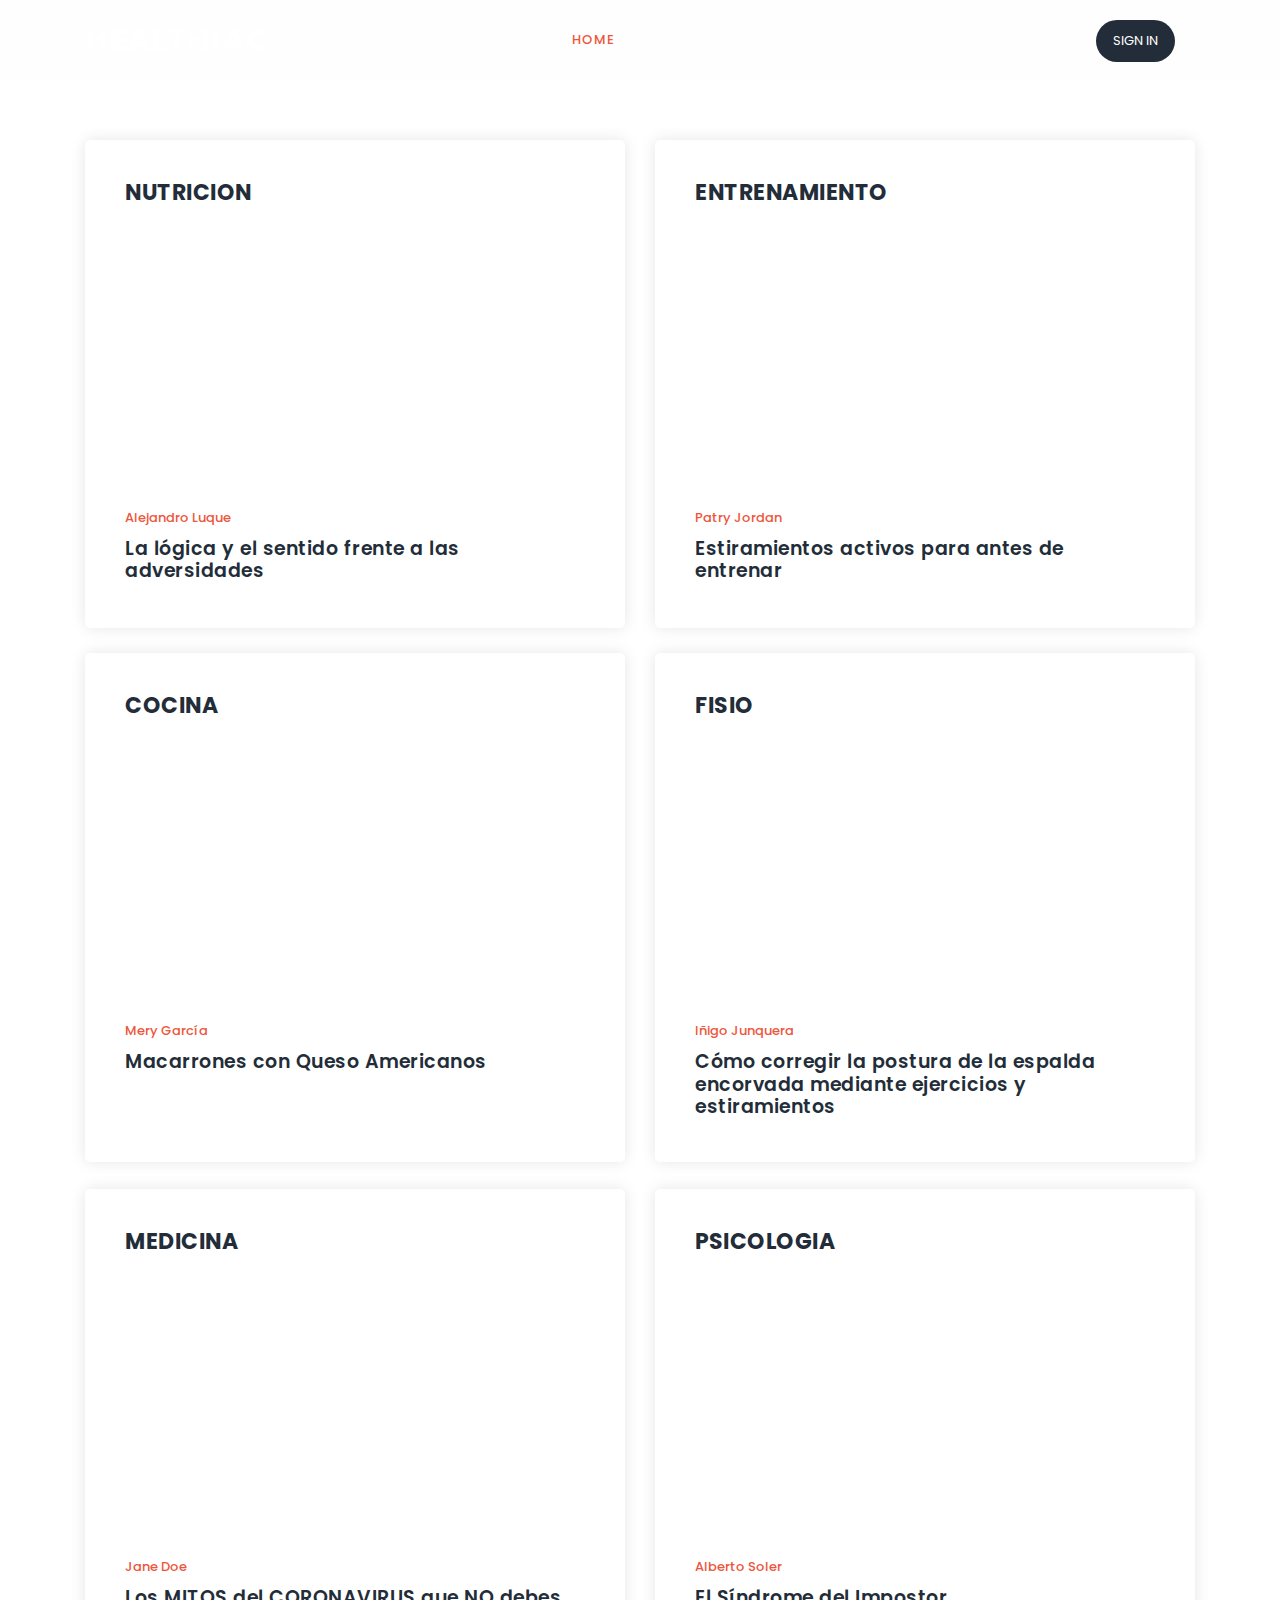
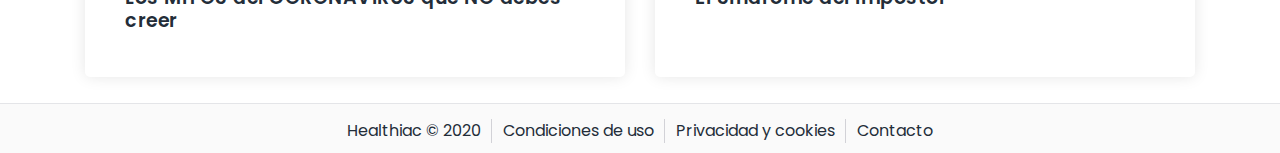
==== sesion.html @ 6200bb39 "Initial commit" ====
<!DOCTYPE html>
<html lang="es">

  <head>

    <meta charset="utf-8">
    <meta name="viewport" content="width=device-width, initial-scale=1, shrink-to-fit=no">
    <meta name="description" content="">
    <meta name="author" content="">
    <link href="https://fonts.googleapis.com/css?family=Poppins:100,100i,200,200i,300,300i,400,400i,500,500i,600,600i,700,700i,800,800i,900,900i&display=swap" rel="stylesheet">

    <title>Healthiac</title>

    <!-- Additional CSS Files -->
    <link rel="stylesheet" type="text/css" href="assets/css/bootstrap.min.css">
    <link rel="stylesheet" type="text/css" href="assets/css/font-awesome.css">
    <link rel="stylesheet" href="assets/css/healthiac-style.css">

  </head>
    
  <body>

    <!-- ***** Preloader Start ***** -->
    <div id="js-preloader" class="js-preloader">
      <div class="preloader-inner">
        <span class="dot"></span>
        <div class="dots">
          <span></span>
          <span></span>
          <span></span>
        </div>
      </div>
    </div>
    <!-- ***** Preloader End ***** -->
    
    <!-- ***** Header Area Start ***** -->
    <header class="header-area header-sticky">
        <div class="container">
            <div class="row">
                <div class="col-12">
                    <nav class="main-nav">
                        <!-- ***** Logo Start ***** -->
                        <a href="index.html" class="logo">Healthiac</a>
                        <!-- ***** Logo End ***** -->
                        <!-- ***** Menu Start ***** -->
                        <ul class="nav">
                            <li class="scroll-to-section"><a href="#top" class="active">Home</a></li>
                            <li class="scroll-to-section"><a href="#features">About</a></li>
                            <li class="scroll-to-section"><a href="#schedule">Classes</a></li>
                            <li class="scroll-to-section"><a href="#specialists">Specialists</a></li>
                            <li class="scroll-to-section"><a href="#contact-us">Contact</a></li> 
                            <li class="main-button"><a href="#">Sign In</a></li>
                        </ul>        
                        <a class='menu-trigger'>
                            <span>Menu</span>
                        </a>
                        <!-- ***** Menu End ***** -->
                    </nav>
                </div>
            </div>
        </div>
    </header>
    <!-- ***** Header Area End ***** -->

    <!-- ***** Grid Starts ***** -->
    <section class="section" id="trainers">
        <div class="container">
            <div class="row">
                <div class="col-lg-6 offset-lg-3">
                    <div class="section-heading">
                    </div>
                </div>
            </div>
            <div class="row">
                <div class="col-lg-6">
                    <div class="trainer-item">
                        <h3>NUTRICION</h3>
                        <div class="video-container">
                            <iframe class="video" src="https://www.youtube.com/embed/3ygUl8wWb98?modestbranding=1" frameborder="0" allow="accelerometer; autoplay; encrypted-media; gyroscope; picture-in-picture" allowfullscreen></iframe>
                        </div>
                        <div class="down-content">
                            <span>Alejandro Luque</span>
                            <h4>La lógica y el sentido frente a las adversidades</h4>
                        </div>
                    </div>
                </div>
                <div class="col-lg-6">
                    <div class="trainer-item">
                        <h3>ENTRENAMIENTO</h3>
                        <div class="video-container">
                            <iframe class="video" src="https://www.youtube.com/embed/mHP_rcA0xEc?modestbranding=1" frameborder="0" allow="accelerometer; autoplay; encrypted-media; gyroscope; picture-in-picture" allowfullscreen></iframe>
                        </div>
                        <div class="down-content">
                            <span>Patry Jordan</span>
                            <h4>Estiramientos activos para antes de entrenar</h4>
                        </div>
                    </div>
                </div>
                <div class="col-lg-6">
                    <div class="trainer-item">
                        <h3>COCINA</h3>
                        <div class="video-container">
                            <iframe class="video" src="https://www.youtube.com/embed/RnBqjvRHo4s?modestbranding=1" frameborder="0" allow="accelerometer; autoplay; encrypted-media; gyroscope; picture-in-picture" allowfullscreen></iframe>
                        </div>
                        <div class="down-content">
                            <span>Mery García</span>
                            <h4>Macarrones con Queso Americanos</h4>
                        </div>
                    </div>
                </div>
                <div class="col-lg-6">
                    <div class="trainer-item">
                        <h3>FISIO</h3>
                        <div class="video-container">
                            <iframe class="video" src="https://www.youtube.com/embed/gn0A2j3PYJs?modestbranding=1" frameborder="0" allow="accelerometer; autoplay; encrypted-media; gyroscope; picture-in-picture" allowfullscreen></iframe>
                        </div>
                        <div class="down-content">
                            <span>Iñigo Junquera</span>
                            <h4>Cómo corregir la postura de la espalda encorvada mediante ejercicios y estiramientos</h4>
                        </div>
                    </div>
                </div>
                <div class="col-lg-6">
                    <div class="trainer-item">
                        <h3>MEDICINA</h3>
                        <div class="video-container">
                            <iframe class="video" src="https://www.youtube.com/embed/1ehMDHqseSQ?modestbranding=1" frameborder="0" allow="accelerometer; autoplay; encrypted-media; gyroscope; picture-in-picture" allowfullscreen></iframe>
                        </div>
                        <div class="down-content">
                            <span>Jane Doe</span>
                            <h4>Los MITOS del CORONAVIRUS que NO debes creer</h4>
                        </div>
                    </div>
                </div>
                <div class="col-lg-6">
                    <div class="trainer-item">
                        <h3>PSICOLOGIA</h3>
                        <div class="video-container">
                            <iframe class="video" src="https://www.youtube.com/embed/u1DcrhgLO44?modestbranding=1" frameborder="0" allow="accelerometer; autoplay; encrypted-media; gyroscope; picture-in-picture" allowfullscreen></iframe>
                        </div>
                        <div class="down-content">
                            <span>Alberto Soler</span>
                            <h4>El Síndrome del Impostor</h4>
                        </div>
                    </div>
                </div>
            </div>
        </div>
    </section>
    <!-- ***** Grid Ends ***** -->
    
    <!-- ***** Footer Start ***** -->
    <footer>
        <div class="container">
            <div class="row">
                <div class="links">
                    <a class="link" href="/quienes" title="Copyright 2020 Healthiac">Healthiac &copy; 2020</a>
                    <a class="link" href="/legal/condiciones">Condiciones de uso</a>
                    <a class="link" href="/legal/privacidad">Privacidad y cookies</a>
                    <!--<a class="link" href="/tienda/ventas">Ventas y reembolsos</a>-->
                    <a class="link" href="/contacto">Contacto</a>
                </div>
            </div>
        </div>
    </footer>

    <!-- jQuery -->
    <script src="assets/js/jquery-2.1.0.min.js"></script>

    <!-- Bootstrap -->
    <script src="assets/js/popper.js"></script>
    <script src="assets/js/bootstrap.min.js"></script>

    <!-- Plugins -->
    <script src="assets/js/scrollreveal.min.js"></script>
    <script src="assets/js/waypoints.min.js"></script>
    <script src="assets/js/jquery.counterup.min.js"></script>
    <script src="assets/js/imgfix.min.js"></script> 
    <script src="assets/js/mixitup.js"></script> 
    <script src="assets/js/accordions.js"></script>
    
    <!-- Global Init -->
    <script src="assets/js/custom.js"></script>

  </body>
</html>
---- assets/css/healthiac-style.css ----
/*

TemplateMo 548 Training Studio

https://templatemo.com/tm-548-training-studio

*/

/* ---------------------------------------------
Table of contents
------------------------------------------------
01. font & reset css
02. reset
03. global styles
04. header
05. banner
06. features
07. testimonials
08. contact
09. footer
10. preloader
11. search
12. portfolio

--------------------------------------------- */
/* 
---------------------------------------------
font & reset css
--------------------------------------------- 
*/
@import url("https://fonts.googleapis.com/css?family=Poppins:100,100i,200,200i,300,300i,400,400i,500,500i,600,600i,700,700i,800,800i,900,900i");
/* 
---------------------------------------------
reset
--------------------------------------------- 
*/
html, body, div, span, applet, object, iframe, h1, h2, h3, h4, h5, h6, p, blockquote, div
pre, a, abbr, acronym, address, big, cite, code, del, dfn, em, font, img, ins, kbd, q,
s, samp, small, strike, strong, sub, sup, tt, var, b, u, i, center, dl, dt, dd, ol, ul, li,
figure, header, nav, section, article, aside, footer, figcaption {
  margin: 0;
  padding: 0;
  border: 0;
  outline: 0;
}

.clearfix:after {
  content: ".";
  display: block;
  clear: both;
  visibility: hidden;
  line-height: 0;
  height: 0;
}

.clearfix {
  display: inline-block;
}

html[xmlns] .clearfix {
  display: block;
}

* html .clearfix {
  height: 1%;
}

ul, li {
  padding: 0;
  margin: 0;
  list-style: none;
}

header, nav, section, article, aside, footer, hgroup {
  display: block;
}

* {
  box-sizing: border-box;
}

html, body {
  font-family: 'Poppins', sans-serif;
  font-weight: 400;
  background-color: #fff;
  font-size: 16px;
  -ms-text-size-adjust: 100%;
  -webkit-font-smoothing: antialiased;
  -moz-osx-font-smoothing: grayscale;
}

a {
  text-decoration: none !important;
}

h1, h2, h3, h4, h5, h6 {
  margin-top: 0px;
  margin-bottom: 0px;
}

ul {
  margin-bottom: 0px;
}

p {
  font-size: 14px;
  line-height: 25px;
  color: #7a7a7a;
}

/* 
---------------------------------------------
global styles
--------------------------------------------- 
*/
html,
body {
  background: #fff;
  font-family: 'Poppins', sans-serif;
}

::selection {
  background: #ed563b;
  color: #fff;
}

::-moz-selection {
  background: #ed563b;
  color: #fff;
}

@media (max-width: 991px) {
  html, body {
    overflow-x: hidden;
  }
  .mobile-top-fix {
    margin-top: 30px;
    margin-bottom: 0px;
  }
  .mobile-bottom-fix {
    margin-bottom: 30px;
  }
  .mobile-bottom-fix-big {
    margin-bottom: 60px;
  }
}

.section-heading {
  text-align: center;
  margin-top: 140px;
  margin-bottom: 80px;
}

.section-heading h2 {
  font-size: 28px;
  font-weight: 800;
  color: #232d39;
  text-transform: uppercase;
  letter-spacing: 0.5px;
  margin-top: 0px;
  margin-bottom: 0px;
}

.section-heading h2 em {
  font-style: normal;
  color: #ed563b;
}

.section-heading img {
  margin: 20px auto;
}

.dark-bg h2 {
  color: #fff;
}

.dark-bg p {
  color: #fff;
}

.main-button a {
  display: inline-block;
  font-size: 15px;
  padding: 12px 20px;
  background-color: #ed563b;
  border-radius: 100px;
  color: #fff;
  text-align: center;
  font-weight: 400;
  text-transform: uppercase;
  transition: all .3s;
}

.main-button a:hover {
  background-color: #f9735b;
}


/* 
---------------------------------------------
header
--------------------------------------------- 
*/

.background-header {
  background: rgba(250,250,250,0.99) !important;
  height: 80px!important;
  position: fixed!important;
  top: 0px;
  left: 0px;
  right: 0px;
  box-shadow: 0px 0px 10px rgba(0,0,0,0.15)!important;
}

.background-header .logo,
.background-header .main-nav .nav li a {
  color: #232d39!important;
}

.background-header .main-nav .nav li:last-child a {
  color: #fff !important;
}

.background-header .main-nav .nav li:last-child a:hover {
  color: #fff!important;
}

.background-header .main-nav .nav li:hover a {
  color: #ed563b!important;
}

.background-header .nav li a.active {
  color: #ed563b!important;
}

.header-area {
  position: absolute;
  top: 0px;
  left: 0px;
  right: 0px;
  z-index: 100;
  height: 80px;
  background: rgba(250,250,250,0.1);
  -webkit-transition: all .5s ease 0s;
  -moz-transition: all .5s ease 0s;
  -o-transition: all .5s ease 0s;
  transition: all .5s ease 0s;
}

.header-area .main-nav {
  min-height: 80px;
  background: transparent;
}

.header-area .main-nav .logo {
  line-height: 80px;
  color: #fff;
  font-size: 32px;
  font-weight: 800;
  text-transform: uppercase;
  float: left;
  -webkit-transition: all 0.3s ease 0s;
  -moz-transition: all 0.3s ease 0s;
  -o-transition: all 0.3s ease 0s;
  transition: all 0.3s ease 0s;
}

/*
.header-area .main-nav .logo em {
  font-style: normal;
  color: #ed563b;
  font-weight: 900;
}
*/
.header-area .main-nav .nav {
  float: right;
  margin-top: 27px;
  margin-right: 0px;
  background-color: transparent;
  -webkit-transition: all 0.3s ease 0s;
  -moz-transition: all 0.3s ease 0s;
  -o-transition: all 0.3s ease 0s;
  transition: all 0.3s ease 0s;
  position: relative;
  z-index: 999;
}

.header-area .main-nav .nav li {
  padding-left: 20px;
  padding-right: 20px;
}

.header-area .main-nav .nav li a {
  display: block;
  font-weight: 500;
  font-size: 13px;
  color: #7a7a7a;
  text-transform: uppercase;
  -webkit-transition: all 0.3s ease 0s;
  -moz-transition: all 0.3s ease 0s;
  -o-transition: all 0.3s ease 0s;
  transition: all 0.3s ease 0s;
  height: 40px;
  line-height: 40px;
  border: transparent;
  letter-spacing: 1px;
}

.header-area .main-nav .nav li a {
  color: #fff;
}

.header-area .main-nav .nav li:last-child a {
  display: inline-block;
  font-size: 13px;
  padding: 11px 17px;
  background-color: #232d39;
  color: #fff;
  text-align: center;
  font-weight: 400;
  letter-spacing: 0px;
  text-transform: uppercase;
  transition: all .3s;
  height: auto;
  line-height: 20px;
}

.header-area .main-nav .nav li:last-child a:hover {
  background-color: #f9735b;
  opacity: 1;
}

.header-area .main-nav .nav li:hover a,
.header-area .main-nav .nav li a.active {
  color: #ed563b!important;
  opacity: 1;
}

.background-header .main-nav .nav li:hover a,
.background-header .main-nav .nav li a.active {
  color: #ed563b!important;
  opacity: 1;
}

.header-area .main-nav .menu-trigger {
  cursor: pointer;
  display: block;
  position: absolute;
  top: 23px;
  width: 32px;
  height: 40px;
  text-indent: -9999em;
  z-index: 99;
  right: 40px;
  display: none;
}

.header-area .main-nav .menu-trigger span,
.header-area .main-nav .menu-trigger span:before,
.header-area .main-nav .menu-trigger span:after {
  -moz-transition: all 0.4s;
  -o-transition: all 0.4s;
  -webkit-transition: all 0.4s;
  transition: all 0.4s;
  background-color: #1e1e1e;
  display: block;
  position: absolute;
  width: 30px;
  height: 2px;
  left: 0;
}

.background-header .main-nav .menu-trigger span,
.background-header .main-nav .menu-trigger span:before,
.background-header .main-nav .menu-trigger span:after {
  background-color: #1e1e1e;
}

.header-area .main-nav .menu-trigger span:before,
.header-area .main-nav .menu-trigger span:after {
  -moz-transition: all 0.4s;
  -o-transition: all 0.4s;
  -webkit-transition: all 0.4s;
  transition: all 0.4s;
  background-color: #1e1e1e;
  display: block;
  position: absolute;
  width: 30px;
  height: 2px;
  left: 0;
  width: 75%;
}

.background-header .main-nav .menu-trigger span:before,
.background-header .main-nav .menu-trigger span:after {
  background-color: #1e1e1e;
}

.header-area .main-nav .menu-trigger span:before,
.header-area .main-nav .menu-trigger span:after {
  content: "";
}

.header-area .main-nav .menu-trigger span {
  top: 16px;
}

.header-area .main-nav .menu-trigger span:before {
  -moz-transform-origin: 33% 100%;
  -ms-transform-origin: 33% 100%;
  -webkit-transform-origin: 33% 100%;
  transform-origin: 33% 100%;
  top: -10px;
  z-index: 10;
}

.header-area .main-nav .menu-trigger span:after {
  -moz-transform-origin: 33% 0;
  -ms-transform-origin: 33% 0;
  -webkit-transform-origin: 33% 0;
  transform-origin: 33% 0;
  top: 10px;
}

.header-area .main-nav .menu-trigger.active span,
.header-area .main-nav .menu-trigger.active span:before,
.header-area .main-nav .menu-trigger.active span:after {
  background-color: transparent;
  width: 100%;
}

.header-area .main-nav .menu-trigger.active span:before {
  -moz-transform: translateY(6px) translateX(1px) rotate(45deg);
  -ms-transform: translateY(6px) translateX(1px) rotate(45deg);
  -webkit-transform: translateY(6px) translateX(1px) rotate(45deg);
  transform: translateY(6px) translateX(1px) rotate(45deg);
  background-color: #1e1e1e;
}

.background-header .main-nav .menu-trigger.active span:before {
  background-color: #1e1e1e;
}

.header-area .main-nav .menu-trigger.active span:after {
  -moz-transform: translateY(-6px) translateX(1px) rotate(-45deg);
  -ms-transform: translateY(-6px) translateX(1px) rotate(-45deg);
  -webkit-transform: translateY(-6px) translateX(1px) rotate(-45deg);
  transform: translateY(-6px) translateX(1px) rotate(-45deg);
  background-color: #1e1e1e;
}

.background-header .main-nav .menu-trigger.active span:after {
  background-color: #1e1e1e;
}

.header-area.header-sticky {
  min-height: 80px;
}

.header-area.header-sticky .nav {
  margin-top: 20px !important;
}

.header-area.header-sticky .nav li a.active {
  color: #ed563b;
}

@media (max-width: 1200px) {
  .header-area .main-nav .nav li {
    padding-left: 12px;
    padding-right: 12px;
  }
  .header-area .main-nav:before {
    display: none;
  }
}

@media (max-width: 767px) {
  .header-area .main-nav .logo {
    color: #1e1e1e;
  }
  .header-area.header-sticky .nav li a:hover,
  .header-area.header-sticky .nav li a.active {
    color: #ed563b!important;
    opacity: 1;
  }
  .header-area {
    background-color: #f7f7f7;
    padding: 0px 15px;
    height: 80px;
    box-shadow: none;
    text-align: center;
  }
  .header-area .container {
    padding: 0px;
  }
  .header-area .logo {
    margin-left: 30px;
  }
  .header-area .menu-trigger {
    display: block !important;
  }
  .header-area .main-nav {
    overflow: hidden;
  }
  .header-area .main-nav .nav {
    float: none;
    width: 100%;
    display: none;
    -webkit-transition: all 0s ease 0s;
    -moz-transition: all 0s ease 0s;
    -o-transition: all 0s ease 0s;
    transition: all 0s ease 0s;
    margin-left: 0px;
  }
  .header-area .main-nav .nav li:first-child {
    border-top: 1px solid #eee;
  }
  .header-area .main-nav .nav li:last-child {
    width: 100%;
    background-color: #ed563b;
    color: #fff;
  }
  .header-area .main-nav .nav li:last-child a {
    background-color: #ed563b!important;
  }
  .header-area .main-nav .nav li:last-child a:hover,
  .header-area .main-nav .nav li:last-child:hover a {
    background-color: #ed563b!important;
    color: #fff!important;
  }
  .header-area.header-sticky .nav {
    margin-top: 80px !important;
  }
  .header-area .main-nav .nav li {
    width: 100%;
    background: #fff;
    border-bottom: 1px solid #eee;
    padding-left: 0px !important;
    padding-right: 0px !important;
  }
  .header-area .main-nav .nav li a {
    height: 50px !important;
    line-height: 50px !important;
    padding: 0px !important;
    border: none !important;
    background: #f7f7f7 !important;
    color: #232d39 !important;
  }
  .header-area .main-nav .nav li:last-child a {
    color: #fff!important;
  }
  .header-area .main-nav .nav li a:hover {
    background: #eee !important;
    color: #ed563b!important;
  }
  .header-area .main-nav .nav li.submenu ul {
    position: relative;
    visibility: inherit;
    opacity: 1;
    z-index: 1;
    transform: translateY(0%);
    transition-delay: 0s, 0s, 0.3s;
    top: 0px;
    width: 100%;
    box-shadow: none;
    height: 0px;
  }
  .header-area .main-nav .nav li.submenu ul li a {
    font-size: 12px;
    font-weight: 400;
  }
  .header-area .main-nav .nav li.submenu ul li a:hover:before {
    width: 0px;
  }
  .header-area .main-nav .nav li.submenu ul.active {
    height: auto !important;
  }
  .header-area .main-nav .nav li.submenu:after {
    color: #3B566E;
    right: 25px;
    font-size: 14px;
    top: 15px;
  }
  .header-area .main-nav .nav li.submenu:hover ul, .header-area .main-nav .nav li.submenu:focus ul {
    height: 0px;
  }
}

@media (min-width: 767px) {
  .header-area .main-nav .nav {
    display: flex !important;
  }
}


/* 
---------------------------------------------
banner
--------------------------------------------- 
*/

.main-banner {
  position: relative;
}

#bg-video {
    min-width: 100%;
    min-height: 100vh;
    max-width: 100%;
    max-height: 100vh;
    object-fit: cover;
    z-index: -1;
}

#bg-video::-webkit-media-controls {
    display: none !important;
}

.video-overlay {
    position: absolute;
    background-color: rgba(35,45,57,0.8);
    top: 0;
    left: 0;
    bottom: 7px;
    width: 100%;
}

.main-banner .caption {
  text-align: center;
  position: absolute;
  width: 80%;
  left: 50%;
  top: 50%;
  transform: translate(-50%,-50%);
}

.main-banner .caption h6 {
  margin-top: 0px;
  font-size: 18px;
  text-transform: uppercase;
  font-weight: 800;
  color: #fff;
  letter-spacing: 0.5px;
}

.main-banner .caption h2 {
  margin-top: 30px;
  margin-bottom: 25px;
  font-size: 84px;
  text-transform: uppercase;
  font-weight: 800;
  color: #fff;
  letter-spacing: 1px;
}

.main-banner .caption h2 em {
  font-style: normal;
  color: #ed563b;
  font-weight: 900;
}


/*
---------------------------------------------
features
---------------------------------------------
*/

#features {
  margin-bottom: 80px;
}

.feature-item {
  display: inline-block;
  margin-bottom: 60px;
}

.feature-item .left-icon img {
  float: left;
  margin-right: 30px;
}

.feature-item .right-content {
  display: inline;
}

.feature-item .right-content h4 {
  margin-top: 0px;
  margin-bottom:  7px;
  letter-spacing: 0.25px;
  color: #232d39;
  font-size: 19px;
  font-weight: 600;
  text-transform: capitalize;
}

.feature-item .right-content a.text-button {
  margin-top: 7px;
  display: inline-block;
  font-size: 13px;
  text-transform: uppercase;
  color: #ed563b;
  font-weight: 500;
}

/*
---------------------------------------------
subscribe
---------------------------------------------
*/

#call-to-action {
  padding: 120px 0px;
  background-image: url(../images/cta-bg.jpg);
  background-position: center center;
  background-repeat: no-repeat;
  background-size: cover;
  text-align: center;
}

.cta-content h2 {
  font-size: 36px;
  text-transform: uppercase;
  font-weight: 800;
  color: #fff;
  letter-spacing: 1px;
}

.cta-content h2 em {
  font-style: normal;
  color: #ed563b;
}

.cta-content p {
  font-size: 16px;
  color: #fff;
  margin: 15px 0px 25px 0px;
}



/*
--------------------------------------------
Specialists
--------------------------------------------
*/

#specialists {
  margin-bottom: 140px;
}

#tabs ul {
  margin: 0;
  padding: 0;
}
#tabs ul li {
  margin-bottom: 30px;
  display: inline-block;
  width: 100%;
}
#tabs ul li:last-child {
  margin-bottom: 0px;
}
#tabs ul li a {
  text-transform: capitalize;
  width: 100%;
  padding: 30px 30px;
  display: inline-block;
  background-color: #fff;
  box-shadow: 0px 0px 15px rgba(0,0,0,0.1);
  border-radius: 5px;
  font-size: 19px;
  color: #232d39;
  letter-spacing: 0.5px;
  font-weight: 600;
  transition: all 0.3s;
}
#tabs .main-rounded-button a {
  text-align: center;
  padding: 20px 30px;
  width: 100%;
  border-radius: 5px;
  display: inline-block;
  box-shadow: 0px 0px 15px rgba(0,0,0,0.1);
  color: #fff;
  font-size: 19px;
  letter-spacing: 0.5px;
  font-weight: 600;
  background-color: #ed563b;
}
#tabs .main-rounded-button a:hover {
  background-color: #f9735b;
}
#tabs ul li a img {
  max-width: 100%;
  margin-right: 20px;
}
#tabs ul .ui-tabs-active span {
  background: #faf5b2;
  border: #faf5b2;
  line-height: 90px;
  border-bottom: none;
}
#tabs ul .ui-tabs-active a {
  color: #ed563b;
}
#tabs ul .ui-tabs-active span {
  color: #1e1e1e;
}
.tabs-content {
  margin-left: 30px;
  text-align: left;
  display: inline-block;
  transition: all 0.3s;
}
.tabs-content img {
  max-width: 100%;
  overflow: hidden;
  border-radius: 5px;
}
.tabs-content h4 {
  font-size: 23px;
  font-weight: 700;
  color: #232d39;
  letter-spacing: 0.5px;
  margin-bottom: 20px;
  margin-top: 30px;
}
.tabs-content p {
  font-size: 14px;
  color: #7a7a7a;
  margin-bottom: 28px;
}


/* 
---------------------------------------------
schedule
--------------------------------------------- 
*/

#schedule {
  padding: 0px 0px 140px 0px;
  background-image: url(../images/schedule-bg.jpg);
  background-position: center center;
  background-repeat: no-repeat;
  background-size: cover;
}

#schedule table {
  width: 100%;
  text-align: center;
  border: 1px solid #fff;
}

#schedule table tbody {
  border-top: 1px solid #fff; 
}

#schedule table tbody tr {
  border-bottom: 1px solid #fff;
}

#schedule table tbody tr td {
  border-right: 1px solid #fff;
  height: 100px;
}

#schedule table tr td {
  color: #fff;
  font-size: 13px;
  text-transform: capitalize;
  font-weight: 500;
  letter-spacing: 0.25px;
}

.schedule-table.filtering .ts-item {
    opacity: 0;
    transition: all 0.5s;
}

.schedule-table.filtering .ts-item.show {
    opacity: 1;
    transition: all 0.5s;
}

#schedule .filters {
  margin-bottom: 40px;
}
#schedule .filters ul {
  padding: 0;
  text-align: center;
}
#schedule .filters ul li {
  list-style: none;
  display: inline;
  cursor: pointer;
  position: relative;
  margin-right: 10px;
  font-size: 15px;
  font-weight: 500;
  color: #fff;
  text-transform: capitalize;
  -webkit-transition: all 0.3s ease-in-out;
  -moz-transition: all 0.3s ease-in-out;
  -o-transition: all 0.3s ease-in-out;
  -ms-transition: all 0.3s ease-in-out;
  transition: all 0.3s ease-in-out;
}
#schedule .filters ul li:after {
  content: "/";
  margin-left: 10px;
  color: #fff;
}
#schedule .filters ul li:last-child {
  margin-right: 0px;
}
#schedule .filters ul li:last-child::after {
  display: none;
}
#schedule .filters ul li.active,
#schedule .filters ul li:hover {
  color: #ed563b;
}
#schedule .filters-content {
  margin-top: 50px;
}
#schedule .filters-content .show {
  opacity: 1;
  visibility: visible;
  transition: all 350ms;
}
#schedule .filters-content .hide {
  opacity: 0;
  visibility: hidden;
  transition: all 350ms;
}


/*
---------------------------------------
Appoinments
---------------------------------------
*/
/*
  .schedule {
    background: var(--dark-color);
  }
*/
.appointments-table {
  display: table;
  border: 0;
  text-align: center;
}

.appointments-table tr {
  line-height: 16px;
}

.appointments-table td {
  padding: 0px;
}

.appointments-table input{
  display:block;
  width: 100%;
  height: 100%;
  border: 0;
}


/*
  .appointments-table strong,
  .appointments-table span {
    display: block;
    text-align: center;
  }

  .appointments-table strong {
    color: var(--white-color);
  }

  .appointments-table span {
    color: var(--gray-color);
  }

  .appointments-table span,
  .appointments-table small {
    font-size: var(--menu-font-size);
    text-transform: uppercase;
  }

  .appointments-table small {
    position: relative;
    top: 10px;
  }

  .table .thead-light th,
  .appointments-table tr td:first-child {
    background: var(--primary-color);
    border: 1px solid #212122;
    color: var(--white-color);
  }

  .appointments-table .thead-light th {
    border-bottom: 0;
    text-transform: uppercase;
  }

  .table-bordered td, 
  .table-bordered th {
    border: 1px solid #212122;
  }

  .table-bordered td {
    padding-bottom: 22px;
  }

  .table td, .table th {
    padding: 1rem;
  }
*/
/* 
---------------------------------------------
trainers
--------------------------------------------- 
*/

#trainers .video-container {
  position: relative;
  width: 100%;
  height: 0;
  padding-bottom: 56.25%;
}

#trainers .video-container iframe {
  border-radius: 5px;
  position: absolute;
  top: 0;
  left: 0;
  width: 100%;
  height: 100%;
}

#trainers .trainer-item {
  background-color: #fff;
  border-radius: 5px;
  box-shadow: 0px 0px 15px rgba(0,0,0,0.1);
  padding: 40px;
  margin-bottom: 30px;
  height: 95%;
}

/*
#trainers .trainer-item img {
  width: 100%;
  border-radius: 5px;
}
*/
#trainers .trainer-item span {
  font-size: 13px;
  font-weight: 500;
  color: #ed563b;
  display: inline-block;
  margin-top: 25px;
  margin-bottom: 10px;
}

#trainers .trainer-item h3 {
  font-size: 22px;
  font-weight: 700;
  color: #232d39;
  letter-spacing: 0.5px;
  margin-bottom: 18px;
}

#trainers .trainer-item h4 {
  font-size: 19px;
  font-weight: 600;
  color: #232d39;
  letter-spacing: 0.5px;
}
/*
#trainers .trainer-item p {
  margin-bottom: 20px;
}

#trainers .trainer-item ul.social-icons li {
  display: inline-block;
  margin-right: 12px;
}

#trainers .trainer-item ul.social-icons li:last-child {
  margin-right: 0px;
}

#trainers .trainer-item ul.social-icons li a {
  color: #232d39;
  transition: all .3s;
}

#trainers .trainer-item ul.social-icons li a:hover {
  color: #ed563b;
}
*/

/* 
---------------------------------------------
contact
--------------------------------------------- 
*/

#contact-us {
  margin-top: 140px;
}

#contact-us .container-fluid .col-lg-6 {
  padding: 0px;
}

#contact-us .contact-form {
  padding: 80px;
  background-image: url(../images/contact-bg.jpg);
  background-position: center center;
  background-repeat: no-repeat;
  background-size: cover;
}

#contact-us .contact-form #contact {
  background-color: #fff;
  padding: 40px;
  border-radius: 5px;
}

.contact-form input,
.contact-form textarea {
  color: #7a7a7a;
  font-size: 13px;
  border: 1px solid #ddd;
  background-color: #fff;
  width: 100%;
  height: 40px;
  outline: none;
  line-height: 40px;
  padding: 0px 10px;
  -webkit-appearance: none;
  -moz-appearance: none;
  appearance: none;
  margin-bottom: 30px;
}

.contact-form textarea {
  height: 150px;
  resize: none;
}

.contact-form ::-webkit-input-placeholder { /* Edge */
  color: #7a7a7a;
}

.contact-form :-ms-input-placeholder { /* Internet Explorer 10-11 */
  color: #7a7a7a;
}

.contact-form ::placeholder {
  color: #7a7a7a;
}

.contact-form button {
  display: inline-block;
  font-size: 13px;
  padding: 11px 17px;
  background-color: #ed563b;
  color: #fff;
  text-align: center;
  font-weight: 400;
  text-transform: uppercase;
  transition: all .3s;
  border: none;
  outline: none;
  margin-top: -8px;
}

.contact-form button:hover {
  background-color: #f9735b;
}




/* 
---------------------------------------------
footer
--------------------------------------------- 
*/

footer {
  background: rgba(250,250,250,0.99) !important;
  color: #fff;
  border-top: 1px solid #e4e5e8;
  text-align: center;
  padding: 10px 0px;
}

footer .links {
  margin: 0 auto;
}

footer .link {
  color: #232d39;
  border-right: 1px solid #d2d2d7;
  margin-right: 7px;
  padding-right: 10px;
  display: inline-block;
  margin-top: 5px;
  white-space: nowrap;
}

footer .link:last-child {
  border: none;
  margin: 0;
  padding: 0;
}

footer .link:hover {
  color: #ed563b;
}

/* 
---------------------------------------------
preloader
--------------------------------------------- 
*/

.js-preloader {
    position: fixed;
    top: 0;
    left: 0;
    right: 0;
    bottom: 0;
    background-color: #232d39;
    display: -webkit-box;
    display: flex;
    -webkit-box-align: center;
    align-items: center;
    -webkit-box-pack: center;
    justify-content: center;
    opacity: 1;
    visibility: visible;
    z-index: 9999;
    -webkit-transition: opacity 0.25s ease;
    transition: opacity 0.25s ease;
}

.js-preloader.loaded {
    opacity: 0;
    visibility: hidden;
    pointer-events: none;
}

@-webkit-keyframes dot {
    50% {
        -webkit-transform: translateX(96px);
        transform: translateX(96px);
    }
}

@keyframes dot {
    50% {
        -webkit-transform: translateX(96px);
        transform: translateX(96px);
    }
}

@-webkit-keyframes dots {
    50% {
        -webkit-transform: translateX(-31px);
        transform: translateX(-31px);
    }
}

@keyframes dots {
    50% {
        -webkit-transform: translateX(-31px);
        transform: translateX(-31px);
    }
}

.preloader-inner {
    position: relative;
    width: 142px;
    height: 40px;
    background: #232d39;
}

.preloader-inner .dot {
    position: absolute;
    width: 16px;
    height: 16px;
    top: 12px;
    left: 15px;
    background: #fff;
    border-radius: 50%;
    -webkit-transform: translateX(0);
    transform: translateX(0);
    -webkit-animation: dot 2.8s infinite;
    animation: dot 2.8s infinite;
}

.preloader-inner .dots {
    -webkit-transform: translateX(0);
    transform: translateX(0);
    margin-top: 12px;
    margin-left: 31px;
    -webkit-animation: dots 2.8s infinite;
    animation: dots 2.8s infinite;
}

.preloader-inner .dots span {
    display: block;
    float: left;
    width: 16px;
    height: 16px;
    margin-left: 16px;
    background: #fff;
    border-radius: 50%;
}


/* 
---------------------------------------------
responsive
--------------------------------------------- 
*/


@media (max-width: 992px) {

  .main-banner .caption h2 {
    font-size: 64px;
  }
  #features {
    margin-bottom: 110px;
  }
  #features .feature-item {
    margin-bottom: 30px;
  }
  #specialists .tabs-content {
    margin-left: 0px;
    margin-top: 30px;
  }
  #contact-us #map {
    margin-bottom: -7px;
  }
  #contact-us .contact-form {
    padding: 30px;
  }
  #contact-us .contact-form #contact {
    padding: 30px;
  }

}

@media (max-width: 450px) {
  .feature-item .right-content a.text-button {
    margin-left: 130px;
  }
}
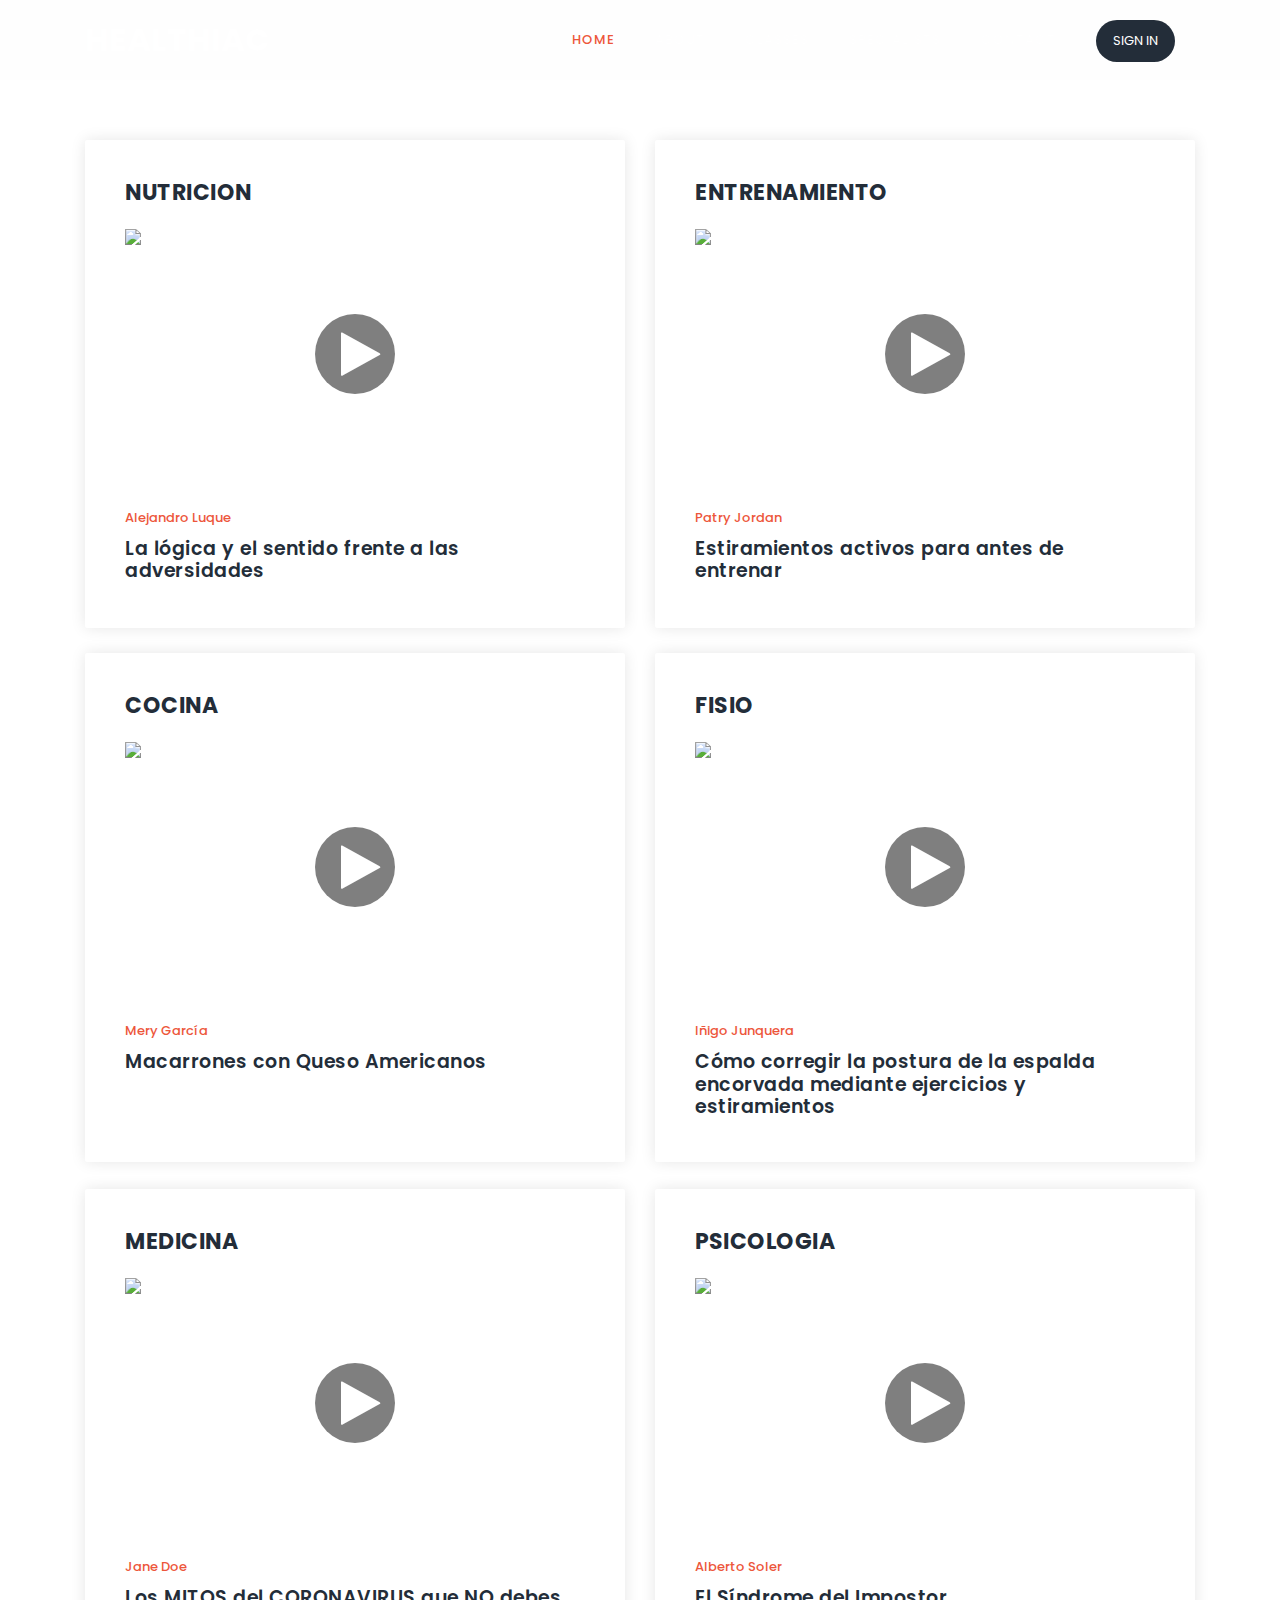
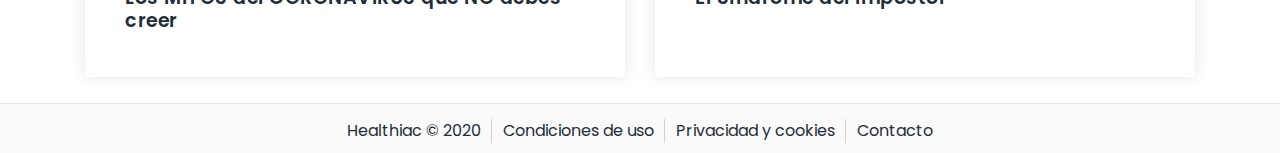
==== commit 23530f94: "Video previews" ====
--- a/sesion.html
+++ b/sesion.html
@@ -75,8 +75,9 @@
                 <div class="col-lg-6">
                     <div class="trainer-item">
                         <h3>NUTRICION</h3>
-                        <div class="video-container">
-                            <iframe class="video" src="https://www.youtube.com/embed/3ygUl8wWb98?modestbranding=1" frameborder="0" allow="accelerometer; autoplay; encrypted-media; gyroscope; picture-in-picture" allowfullscreen></iframe>
+                        <div class="video-container" data-video-id="9B7te184ZpQ">
+                            <div class="play-button"><i class="fa fa-play"></i></div>
+                            <img src="https://img.youtube.com/vi/3ygUl8wWb98/sddefault.jpg" async class="video-preview">
                         </div>
                         <div class="down-content">
                             <span>Alejandro Luque</span>
@@ -87,8 +88,9 @@
                 <div class="col-lg-6">
                     <div class="trainer-item">
                         <h3>ENTRENAMIENTO</h3>
-                        <div class="video-container">
-                            <iframe class="video" src="https://www.youtube.com/embed/mHP_rcA0xEc?modestbranding=1" frameborder="0" allow="accelerometer; autoplay; encrypted-media; gyroscope; picture-in-picture" allowfullscreen></iframe>
+                        <div class="video-container" data-video-id="mHP_rcA0xEc">
+                            <div class="play-button"><i class="fa fa-play"></i></div>
+                            <img src="https://img.youtube.com/vi/mHP_rcA0xEc/sddefault.jpg" async class="video-preview">
                         </div>
                         <div class="down-content">
                             <span>Patry Jordan</span>
@@ -99,8 +101,9 @@
                 <div class="col-lg-6">
                     <div class="trainer-item">
                         <h3>COCINA</h3>
-                        <div class="video-container">
-                            <iframe class="video" src="https://www.youtube.com/embed/RnBqjvRHo4s?modestbranding=1" frameborder="0" allow="accelerometer; autoplay; encrypted-media; gyroscope; picture-in-picture" allowfullscreen></iframe>
+                        <div class="video-container" data-video-id="RnBqjvRHo4s">
+                            <div class="play-button"><i class="fa fa-play"></i></div>
+                            <img src="https://img.youtube.com/vi/RnBqjvRHo4s/sddefault.jpg" async class="video-preview">
                         </div>
                         <div class="down-content">
                             <span>Mery García</span>
@@ -111,8 +114,9 @@
                 <div class="col-lg-6">
                     <div class="trainer-item">
                         <h3>FISIO</h3>
-                        <div class="video-container">
-                            <iframe class="video" src="https://www.youtube.com/embed/gn0A2j3PYJs?modestbranding=1" frameborder="0" allow="accelerometer; autoplay; encrypted-media; gyroscope; picture-in-picture" allowfullscreen></iframe>
+                        <div class="video-container" data-video-id="gn0A2j3PYJs">
+                            <div class="play-button"><i class="fa fa-play"></i></div>
+                            <img src="https://img.youtube.com/vi/gn0A2j3PYJs/sddefault.jpg" async class="video-preview">
                         </div>
                         <div class="down-content">
                             <span>Iñigo Junquera</span>
@@ -123,8 +127,9 @@
                 <div class="col-lg-6">
                     <div class="trainer-item">
                         <h3>MEDICINA</h3>
-                        <div class="video-container">
-                            <iframe class="video" src="https://www.youtube.com/embed/1ehMDHqseSQ?modestbranding=1" frameborder="0" allow="accelerometer; autoplay; encrypted-media; gyroscope; picture-in-picture" allowfullscreen></iframe>
+                        <div class="video-container" data-video-id="1ehMDHqseSQ">
+                            <div class="play-button"><i class="fa fa-play"></i></div>
+                            <img src="https://img.youtube.com/vi/1ehMDHqseSQ/sddefault.jpg" async class="video-preview">
                         </div>
                         <div class="down-content">
                             <span>Jane Doe</span>
@@ -135,8 +140,9 @@
                 <div class="col-lg-6">
                     <div class="trainer-item">
                         <h3>PSICOLOGIA</h3>
-                        <div class="video-container">
-                            <iframe class="video" src="https://www.youtube.com/embed/u1DcrhgLO44?modestbranding=1" frameborder="0" allow="accelerometer; autoplay; encrypted-media; gyroscope; picture-in-picture" allowfullscreen></iframe>
+                        <div class="video-container" data-video-url="u1DcrhgLO44">
+                            <div class="play-button"><i class="fa fa-play"></i></div>
+                            <img src="https://img.youtube.com/vi/u1DcrhgLO44/sddefault.jpg" async class="video-preview">
                         </div>
                         <div class="down-content">
                             <span>Alberto Soler</span>
@@ -174,7 +180,7 @@
     <!-- Plugins -->
     <script src="assets/js/scrollreveal.min.js"></script>
     <script src="assets/js/waypoints.min.js"></script>
-    <script src="assets/js/jquery.counterup.min.js"></script>
+    <!--<script src="assets/js/jquery.counterup.min.js"></script>-->
     <script src="assets/js/imgfix.min.js"></script> 
     <script src="assets/js/mixitup.js"></script> 
     <script src="assets/js/accordions.js"></script>
--- a/assets/css/healthiac-style.css
+++ b/assets/css/healthiac-style.css
@@ -1032,10 +1032,11 @@
   width: 100%;
   height: 0;
   padding-bottom: 56.25%;
+  overflow: hidden;
 }
 
 #trainers .video-container iframe {
-  border-radius: 5px;
+  border-radius: 2px;
   position: absolute;
   top: 0;
   left: 0;
@@ -1043,13 +1044,19 @@
   height: 100%;
 }
 
+
 #trainers .trainer-item {
   background-color: #fff;
-  border-radius: 5px;
+  border-radius: 2px;
   box-shadow: 0px 0px 15px rgba(0,0,0,0.1);
   padding: 40px;
   margin-bottom: 30px;
   height: 95%;
+}
+
+#trainers .trainer-item img {
+  width: 100%;
+  margin: -10% 0;
 }
 
 /*
@@ -1081,6 +1088,35 @@
   color: #232d39;
   letter-spacing: 0.5px;
 }
+
+.play-button {
+  border-radius: 100px;
+  border: none;
+  width: 80px;
+  height: 80px;
+  position: absolute;
+  left: 50%;
+  top: 50%;
+  transform: translate(-50%, -50%);
+  /*background-color: #232d39;*/
+  background: rgba(0, 0, 0, 0.5);
+  transition: all .3s;
+}
+
+.play-button:hover {
+  cursor: pointer;
+  background: rgba(0, 0, 0, 0.8);
+}
+
+.play-button i{
+  position: absolute;
+  left: 50%;
+  top: 50%;
+  transform: translate(-36%, -50%);
+  font-size: 50px;
+  color: white;
+}
+
 /*
 #trainers .trainer-item p {
   margin-bottom: 20px;
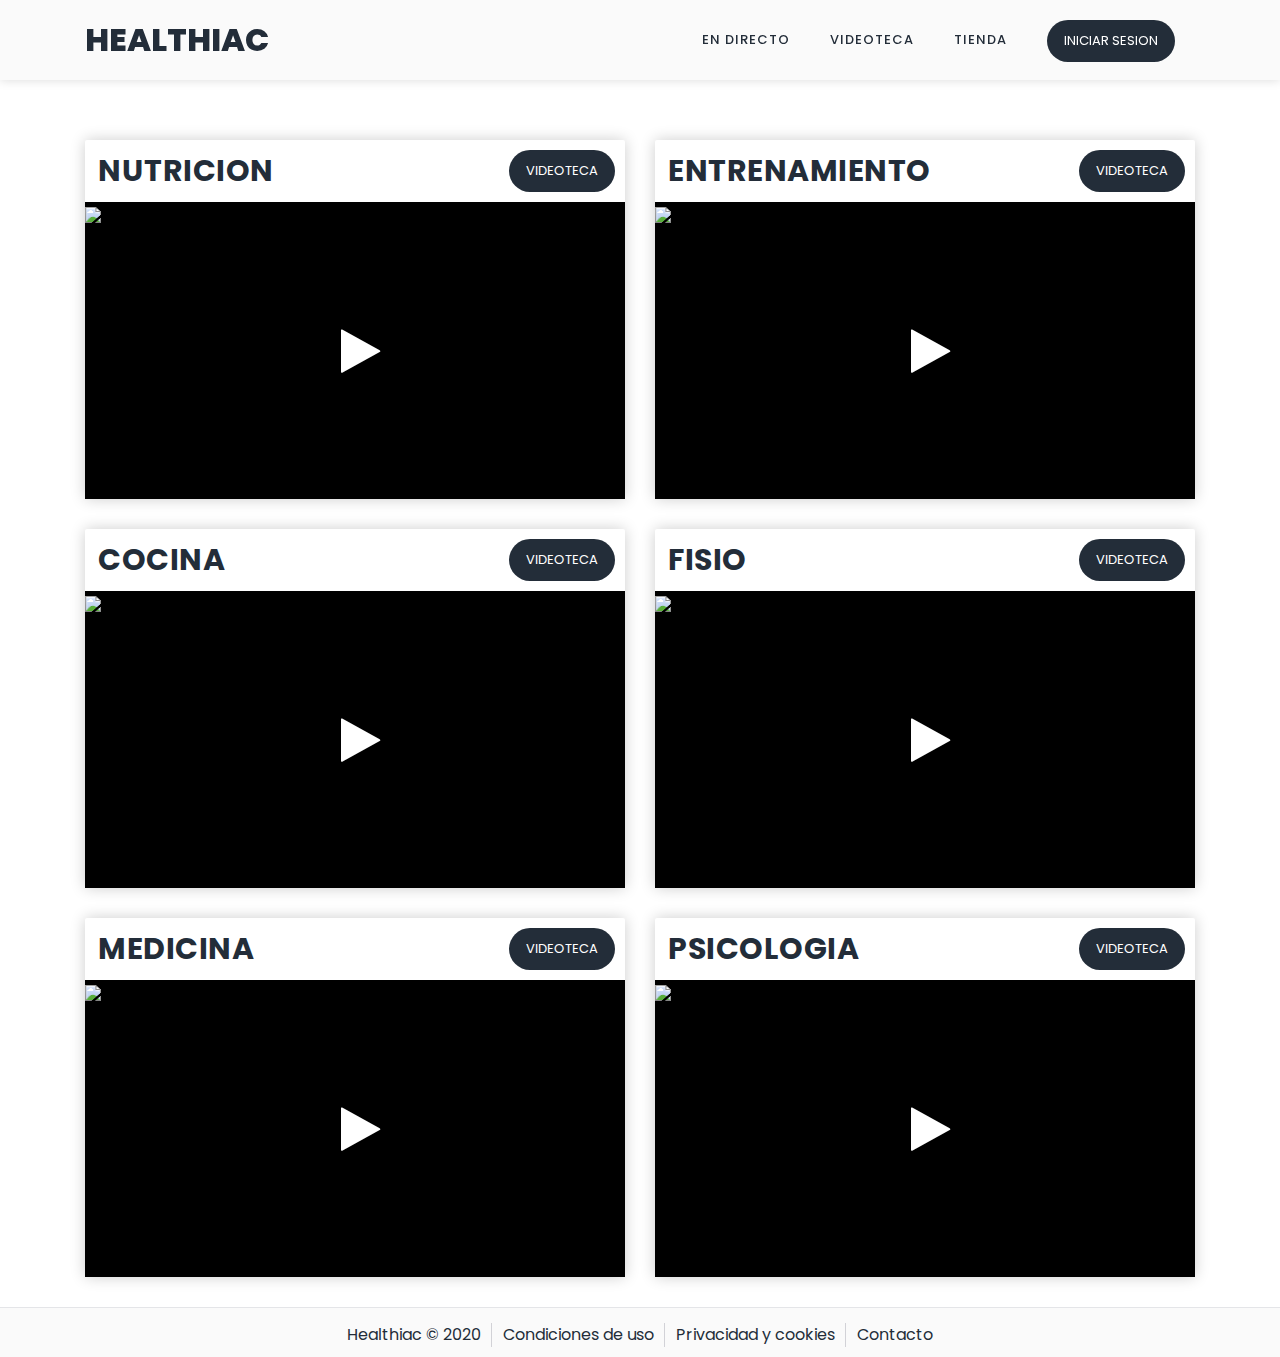
==== commit 23da0f73: "Visual improvement" ====
--- a/sesion.html
+++ b/sesion.html
@@ -34,7 +34,7 @@
     <!-- ***** Preloader End ***** -->
     
     <!-- ***** Header Area Start ***** -->
-    <header class="header-area header-sticky">
+    <header class="header-area header-sticky background-header">
         <div class="container">
             <div class="row">
                 <div class="col-12">
@@ -44,12 +44,12 @@
                         <!-- ***** Logo End ***** -->
                         <!-- ***** Menu Start ***** -->
                         <ul class="nav">
-                            <li class="scroll-to-section"><a href="#top" class="active">Home</a></li>
-                            <li class="scroll-to-section"><a href="#features">About</a></li>
-                            <li class="scroll-to-section"><a href="#schedule">Classes</a></li>
-                            <li class="scroll-to-section"><a href="#specialists">Specialists</a></li>
-                            <li class="scroll-to-section"><a href="#contact-us">Contact</a></li> 
-                            <li class="main-button"><a href="#">Sign In</a></li>
+                            <!--<li class="scroll-to-section"><a href="#top" class="active">Home</a></li>-->
+                            <!--<li class="scroll-to-section"><a href="#features">About</a></li>-->
+                            <li class="scroll-to-section"><a href="#schedule">EN DIRECTO</a></li>
+                            <li class="scroll-to-section"><a href="#specialists">VIDEOTECA</a></li>
+                            <li class="scroll-to-section"><a href="#contact-us">TIENDA</a></li> 
+                            <li class="main-button"><a href="#">INICIAR SESION</a></li>
                         </ul>        
                         <a class='menu-trigger'>
                             <span>Menu</span>
@@ -74,80 +74,98 @@
             <div class="row">
                 <div class="col-lg-6">
                     <div class="trainer-item">
-                        <h3>NUTRICION</h3>
-                        <div class="video-container" data-video-id="9B7te184ZpQ">
+                        <div class="video-header">
+                            <h3>NUTRICION</h3>
+                            <a>VIDEOTECA</a>
+                        </div>
+                        <div class="video-container" data-video-id="3ygUl8wWb98">
                             <div class="play-button"><i class="fa fa-play"></i></div>
                             <img src="https://img.youtube.com/vi/3ygUl8wWb98/sddefault.jpg" async class="video-preview">
                         </div>
-                        <div class="down-content">
+                        <!--<div class="down-content">
                             <span>Alejandro Luque</span>
                             <h4>La lógica y el sentido frente a las adversidades</h4>
-                        </div>
-                    </div>
-                </div>
-                <div class="col-lg-6">
-                    <div class="trainer-item">
-                        <h3>ENTRENAMIENTO</h3>
+                        </div> -->
+                    </div>
+                </div>
+                <div class="col-lg-6">
+                    <div class="trainer-item">
+                        <div class="video-header">
+                            <h3>ENTRENAMIENTO</h3>
+                            <a>VIDEOTECA</a>
+                        </div>
                         <div class="video-container" data-video-id="mHP_rcA0xEc">
                             <div class="play-button"><i class="fa fa-play"></i></div>
                             <img src="https://img.youtube.com/vi/mHP_rcA0xEc/sddefault.jpg" async class="video-preview">
                         </div>
-                        <div class="down-content">
+                        <!--<div class="down-content">
                             <span>Patry Jordan</span>
                             <h4>Estiramientos activos para antes de entrenar</h4>
-                        </div>
-                    </div>
-                </div>
-                <div class="col-lg-6">
-                    <div class="trainer-item">
-                        <h3>COCINA</h3>
+                        </div> -->
+                    </div>
+                </div>
+                <div class="col-lg-6">
+                    <div class="trainer-item">
+                        <div class="video-header">
+                            <h3>COCINA</h3>
+                            <a>VIDEOTECA</a>
+                        </div>
                         <div class="video-container" data-video-id="RnBqjvRHo4s">
                             <div class="play-button"><i class="fa fa-play"></i></div>
                             <img src="https://img.youtube.com/vi/RnBqjvRHo4s/sddefault.jpg" async class="video-preview">
                         </div>
-                        <div class="down-content">
+                        <!--<div class="down-content">
                             <span>Mery García</span>
                             <h4>Macarrones con Queso Americanos</h4>
-                        </div>
-                    </div>
-                </div>
-                <div class="col-lg-6">
-                    <div class="trainer-item">
-                        <h3>FISIO</h3>
+                        </div> -->
+                    </div>
+                </div>
+                <div class="col-lg-6">
+                    <div class="trainer-item">
+                        <div class="video-header">
+                            <h3>FISIO</h3>
+                            <a>VIDEOTECA</a>
+                        </div>
                         <div class="video-container" data-video-id="gn0A2j3PYJs">
                             <div class="play-button"><i class="fa fa-play"></i></div>
                             <img src="https://img.youtube.com/vi/gn0A2j3PYJs/sddefault.jpg" async class="video-preview">
                         </div>
-                        <div class="down-content">
+                        <!--<div class="down-content">
                             <span>Iñigo Junquera</span>
                             <h4>Cómo corregir la postura de la espalda encorvada mediante ejercicios y estiramientos</h4>
-                        </div>
-                    </div>
-                </div>
-                <div class="col-lg-6">
-                    <div class="trainer-item">
-                        <h3>MEDICINA</h3>
+                        </div> -->
+                    </div>
+                </div>
+                <div class="col-lg-6">
+                    <div class="trainer-item">
+                        <div class="video-header">
+                            <h3>MEDICINA</h3>
+                            <a>VIDEOTECA</a>
+                        </div>
                         <div class="video-container" data-video-id="1ehMDHqseSQ">
                             <div class="play-button"><i class="fa fa-play"></i></div>
                             <img src="https://img.youtube.com/vi/1ehMDHqseSQ/sddefault.jpg" async class="video-preview">
                         </div>
-                        <div class="down-content">
+                        <!--<div class="down-content">
                             <span>Jane Doe</span>
                             <h4>Los MITOS del CORONAVIRUS que NO debes creer</h4>
-                        </div>
-                    </div>
-                </div>
-                <div class="col-lg-6">
-                    <div class="trainer-item">
-                        <h3>PSICOLOGIA</h3>
+                        </div> -->
+                    </div>
+                </div>
+                <div class="col-lg-6">
+                    <div class="trainer-item">
+                        <div class="video-header">
+                            <h3>PSICOLOGIA</h3>
+                            <a>VIDEOTECA</a>
+                        </div>
                         <div class="video-container" data-video-url="u1DcrhgLO44">
                             <div class="play-button"><i class="fa fa-play"></i></div>
                             <img src="https://img.youtube.com/vi/u1DcrhgLO44/sddefault.jpg" async class="video-preview">
                         </div>
-                        <div class="down-content">
+                        <!--<div class="down-content">
                             <span>Alberto Soler</span>
                             <h4>El Síndrome del Impostor</h4>
-                        </div>
+                        </div> -->
                     </div>
                 </div>
             </div>
--- a/assets/css/healthiac-style.css
+++ b/assets/css/healthiac-style.css
@@ -1031,8 +1031,9 @@
   position: relative;
   width: 100%;
   height: 0;
-  padding-bottom: 56.25%;
+  padding-bottom: 55%;
   overflow: hidden;
+  background: black;
 }
 
 #trainers .video-container iframe {
@@ -1048,10 +1049,8 @@
 #trainers .trainer-item {
   background-color: #fff;
   border-radius: 2px;
-  box-shadow: 0px 0px 15px rgba(0,0,0,0.1);
-  padding: 40px;
+  box-shadow: 0px 0px 15px rgba(0,0,0,0.2);
   margin-bottom: 30px;
-  height: 95%;
 }
 
 #trainers .trainer-item img {
@@ -1064,7 +1063,7 @@
   width: 100%;
   border-radius: 5px;
 }
-*/
+
 #trainers .trainer-item span {
   font-size: 13px;
   font-weight: 500;
@@ -1073,22 +1072,46 @@
   margin-top: 25px;
   margin-bottom: 10px;
 }
-
-#trainers .trainer-item h3 {
-  font-size: 22px;
+*/
+#trainers .video-header h3 {
+  font-size: 30px;
   font-weight: 700;
   color: #232d39;
   letter-spacing: 0.5px;
-  margin-bottom: 18px;
-}
-
+  padding: 13px;
+  float: left;
+}
+
+#trainers .video-header a {
+  margin: 10px;
+  float: right;
+  border-radius: 100px;
+  font-size: 13px;
+  padding: 11px 17px;
+  background-color: #232d39;
+  color: #fff;
+  text-align: center;
+  font-weight: 400;
+  letter-spacing: 0px;
+  transition: all .3s;
+  height: auto;
+  line-height: 20px;
+}
+
+#trainers .video-header a:hover {
+  background-color: #f9735b;
+  cursor: pointer;
+}
+
+
+/*
 #trainers .trainer-item h4 {
   font-size: 19px;
   font-weight: 600;
   color: #232d39;
   letter-spacing: 0.5px;
 }
-
+*/
 .play-button {
   border-radius: 100px;
   border: none;
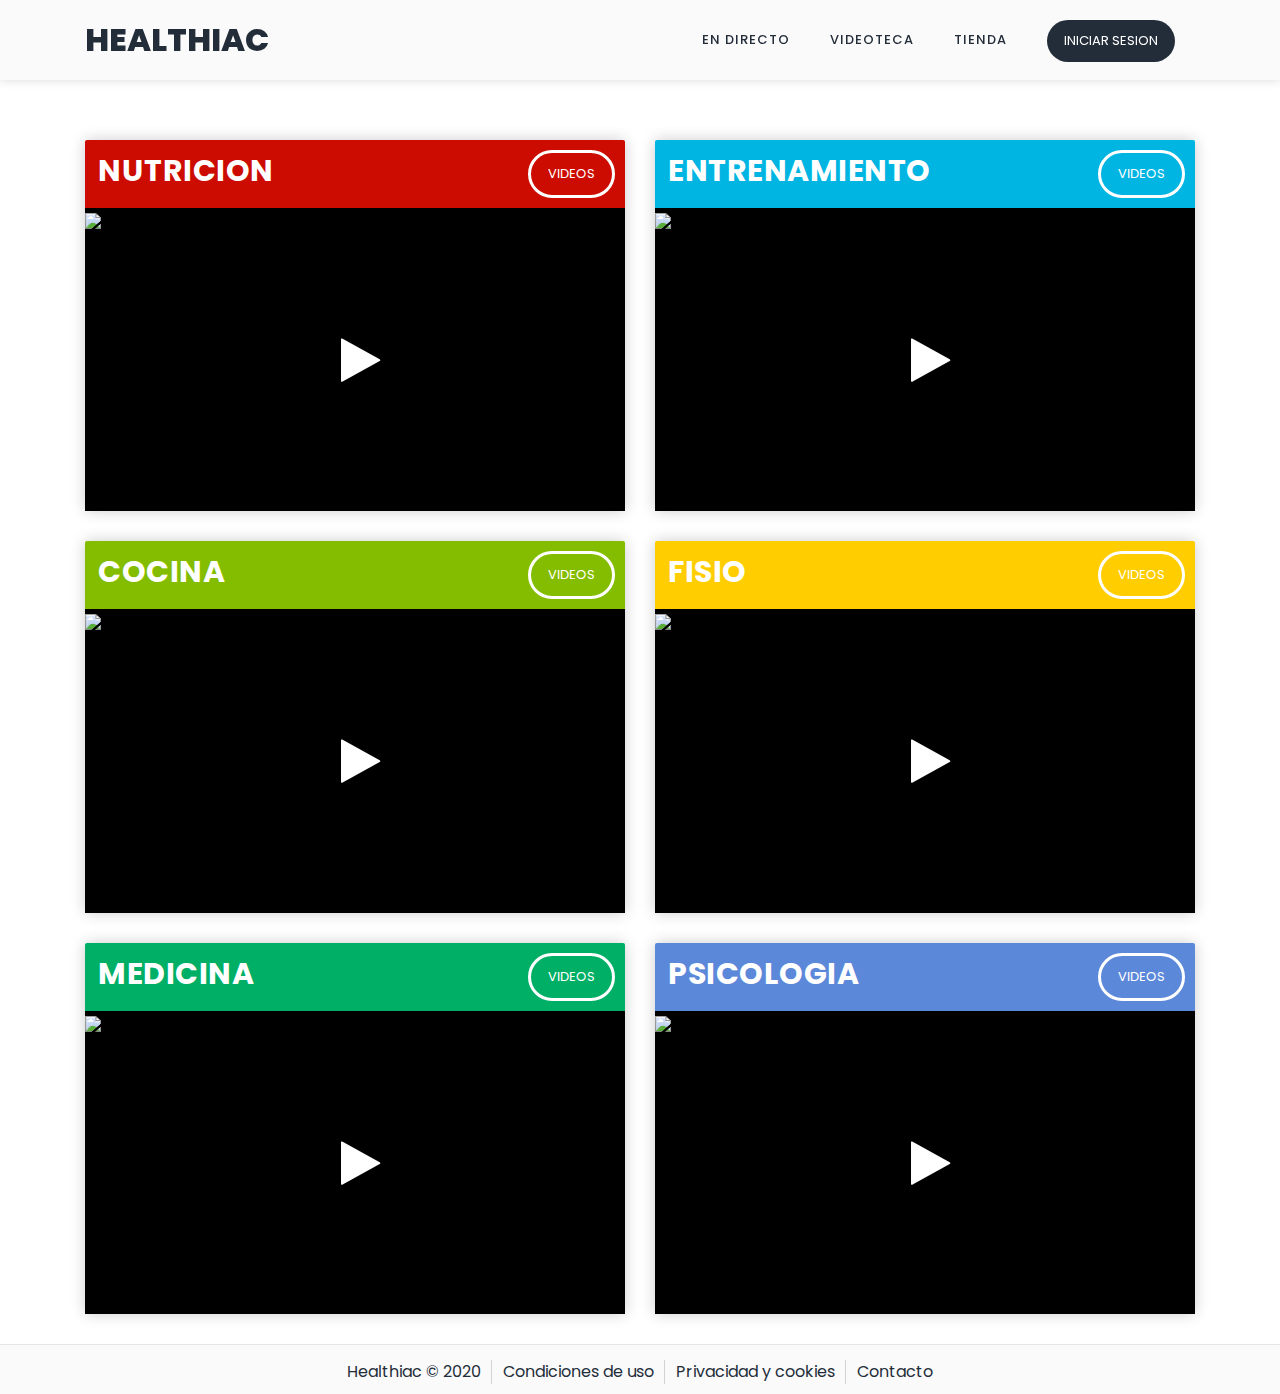
==== commit d18dee2d: "Star Trek colors" ====
--- a/sesion.html
+++ b/sesion.html
@@ -62,7 +62,7 @@
     </header>
     <!-- ***** Header Area End ***** -->
 
-    <!-- ***** Grid Starts ***** -->
+    <!-- ***** Grid Start ***** -->
     <section class="section" id="trainers">
         <div class="container">
             <div class="row">
@@ -73,10 +73,10 @@
             </div>
             <div class="row">
                 <div class="col-lg-6">
-                    <div class="trainer-item">
+                    <div class="trainer-item color-red">
                         <div class="video-header">
                             <h3>NUTRICION</h3>
-                            <a>VIDEOTECA</a>
+                            <a>VIDEOS</a>
                         </div>
                         <div class="video-container" data-video-id="3ygUl8wWb98">
                             <div class="play-button"><i class="fa fa-play"></i></div>
@@ -89,10 +89,10 @@
                     </div>
                 </div>
                 <div class="col-lg-6">
-                    <div class="trainer-item">
+                    <div class="trainer-item color-blue">
                         <div class="video-header">
                             <h3>ENTRENAMIENTO</h3>
-                            <a>VIDEOTECA</a>
+                            <a>VIDEOS</a>
                         </div>
                         <div class="video-container" data-video-id="mHP_rcA0xEc">
                             <div class="play-button"><i class="fa fa-play"></i></div>
@@ -105,10 +105,10 @@
                     </div>
                 </div>
                 <div class="col-lg-6">
-                    <div class="trainer-item">
+                    <div class="trainer-item color-green">
                         <div class="video-header">
                             <h3>COCINA</h3>
-                            <a>VIDEOTECA</a>
+                            <a>VIDEOS</a>
                         </div>
                         <div class="video-container" data-video-id="RnBqjvRHo4s">
                             <div class="play-button"><i class="fa fa-play"></i></div>
@@ -121,10 +121,10 @@
                     </div>
                 </div>
                 <div class="col-lg-6">
-                    <div class="trainer-item">
+                    <div class="trainer-item color-yellow">
                         <div class="video-header">
                             <h3>FISIO</h3>
-                            <a>VIDEOTECA</a>
+                            <a>VIDEOS</a>
                         </div>
                         <div class="video-container" data-video-id="gn0A2j3PYJs">
                             <div class="play-button"><i class="fa fa-play"></i></div>
@@ -137,10 +137,10 @@
                     </div>
                 </div>
                 <div class="col-lg-6">
-                    <div class="trainer-item">
+                    <div class="trainer-item color-emerald">
                         <div class="video-header">
                             <h3>MEDICINA</h3>
-                            <a>VIDEOTECA</a>
+                            <a>VIDEOS</a>
                         </div>
                         <div class="video-container" data-video-id="1ehMDHqseSQ">
                             <div class="play-button"><i class="fa fa-play"></i></div>
@@ -153,10 +153,10 @@
                     </div>
                 </div>
                 <div class="col-lg-6">
-                    <div class="trainer-item">
+                    <div class="trainer-item color-purple">
                         <div class="video-header">
                             <h3>PSICOLOGIA</h3>
-                            <a>VIDEOTECA</a>
+                            <a>VIDEOS</a>
                         </div>
                         <div class="video-container" data-video-url="u1DcrhgLO44">
                             <div class="play-button"><i class="fa fa-play"></i></div>
@@ -171,7 +171,7 @@
             </div>
         </div>
     </section>
-    <!-- ***** Grid Ends ***** -->
+    <!-- ***** Grid End ***** -->
     
     <!-- ***** Footer Start ***** -->
     <footer>
@@ -187,6 +187,7 @@
             </div>
         </div>
     </footer>
+    <!-- ***** Footer End ***** -->
 
     <!-- jQuery -->
     <script src="assets/js/jquery-2.1.0.min.js"></script>
--- a/assets/css/healthiac-style.css
+++ b/assets/css/healthiac-style.css
@@ -1031,7 +1031,7 @@
   position: relative;
   width: 100%;
   height: 0;
-  padding-bottom: 55%;
+  padding-bottom: 56.2%;
   overflow: hidden;
   background: black;
 }
@@ -1055,7 +1055,32 @@
 
 #trainers .trainer-item img {
   width: 100%;
-  margin: -10% 0;
+  margin: -9.36% 0;
+}
+
+#trainers .trainer-item.color-red {
+  background-color: #cc0c00ff;
+  color: #cc0c00ff;
+}
+#trainers .trainer-item.color-blue {
+  background-color: #00b5e2ff;
+  color: #00b5e2ff;
+}
+#trainers .trainer-item.color-green {
+  background-color: #84bd00ff;
+  color: #84bd00ff;
+}
+#trainers .trainer-item.color-yellow {
+  background-color: #ffcd00ff;
+  color: #ffcd00ff;
+}
+#trainers .trainer-item.color-emerald {
+  background-color: #00af66ff;
+  color: #00af66ff;
+}
+#trainers .trainer-item.color-purple {
+  background-color: #5c88daff;
+  color: #5c88daff;
 }
 
 /*
@@ -1076,20 +1101,23 @@
 #trainers .video-header h3 {
   font-size: 30px;
   font-weight: 700;
-  color: #232d39;
+  /*color: #232d39;*/
+  color: white;
   letter-spacing: 0.5px;
   padding: 13px;
   float: left;
 }
 
 #trainers .video-header a {
+  border: 3px solid white;
   margin: 10px;
   float: right;
   border-radius: 100px;
   font-size: 13px;
   padding: 11px 17px;
-  background-color: #232d39;
-  color: #fff;
+  /*background-color: #232d39;*/
+  /*background-color: white;*/
+  color: white;
   text-align: center;
   font-weight: 400;
   letter-spacing: 0px;
@@ -1099,9 +1127,11 @@
 }
 
 #trainers .video-header a:hover {
-  background-color: #f9735b;
+  background-color: white;
+  color: inherit;
   cursor: pointer;
 }
+
 
 
 /*
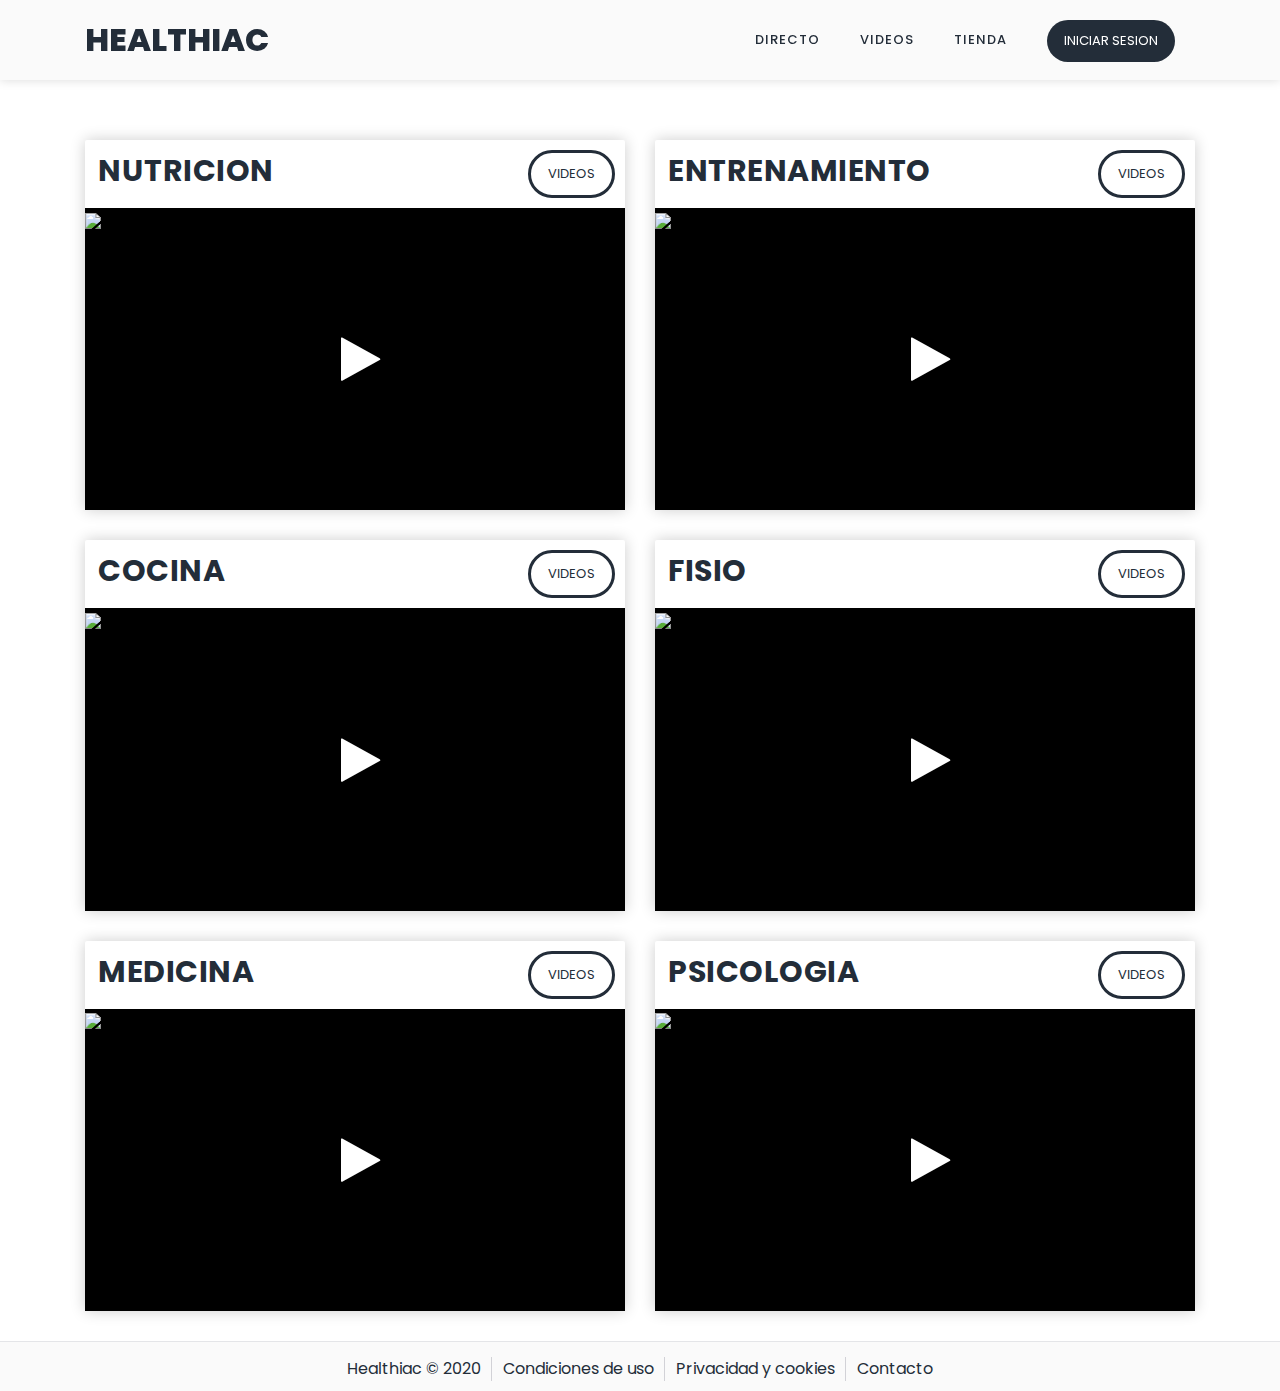
==== commit bd1b40a5: "No more Star Treck" ====
--- a/sesion.html
+++ b/sesion.html
@@ -46,8 +46,8 @@
                         <ul class="nav">
                             <!--<li class="scroll-to-section"><a href="#top" class="active">Home</a></li>-->
                             <!--<li class="scroll-to-section"><a href="#features">About</a></li>-->
-                            <li class="scroll-to-section"><a href="#schedule">EN DIRECTO</a></li>
-                            <li class="scroll-to-section"><a href="#specialists">VIDEOTECA</a></li>
+                            <li class="scroll-to-section"><a href="#schedule">DIRECTO</a></li>
+                            <li class="scroll-to-section"><a href="#specialists">VIDEOS</a></li>
                             <li class="scroll-to-section"><a href="#contact-us">TIENDA</a></li> 
                             <li class="main-button"><a href="#">INICIAR SESION</a></li>
                         </ul>        
@@ -73,7 +73,7 @@
             </div>
             <div class="row">
                 <div class="col-lg-6">
-                    <div class="trainer-item color-red">
+                    <div class="trainer-item">
                         <div class="video-header">
                             <h3>NUTRICION</h3>
                             <a>VIDEOS</a>
@@ -89,7 +89,7 @@
                     </div>
                 </div>
                 <div class="col-lg-6">
-                    <div class="trainer-item color-blue">
+                    <div class="trainer-item">
                         <div class="video-header">
                             <h3>ENTRENAMIENTO</h3>
                             <a>VIDEOS</a>
@@ -105,7 +105,7 @@
                     </div>
                 </div>
                 <div class="col-lg-6">
-                    <div class="trainer-item color-green">
+                    <div class="trainer-item">
                         <div class="video-header">
                             <h3>COCINA</h3>
                             <a>VIDEOS</a>
@@ -121,7 +121,7 @@
                     </div>
                 </div>
                 <div class="col-lg-6">
-                    <div class="trainer-item color-yellow">
+                    <div class="trainer-item">
                         <div class="video-header">
                             <h3>FISIO</h3>
                             <a>VIDEOS</a>
@@ -137,7 +137,7 @@
                     </div>
                 </div>
                 <div class="col-lg-6">
-                    <div class="trainer-item color-emerald">
+                    <div class="trainer-item">
                         <div class="video-header">
                             <h3>MEDICINA</h3>
                             <a>VIDEOS</a>
@@ -153,7 +153,7 @@
                     </div>
                 </div>
                 <div class="col-lg-6">
-                    <div class="trainer-item color-purple">
+                    <div class="trainer-item">
                         <div class="video-header">
                             <h3>PSICOLOGIA</h3>
                             <a>VIDEOS</a>
--- a/assets/css/healthiac-style.css
+++ b/assets/css/healthiac-style.css
@@ -1031,7 +1031,7 @@
   position: relative;
   width: 100%;
   height: 0;
-  padding-bottom: 56.2%;
+  padding-bottom: 56%;
   overflow: hidden;
   background: black;
 }
@@ -1055,32 +1055,7 @@
 
 #trainers .trainer-item img {
   width: 100%;
-  margin: -9.36% 0;
-}
-
-#trainers .trainer-item.color-red {
-  background-color: #cc0c00ff;
-  color: #cc0c00ff;
-}
-#trainers .trainer-item.color-blue {
-  background-color: #00b5e2ff;
-  color: #00b5e2ff;
-}
-#trainers .trainer-item.color-green {
-  background-color: #84bd00ff;
-  color: #84bd00ff;
-}
-#trainers .trainer-item.color-yellow {
-  background-color: #ffcd00ff;
-  color: #ffcd00ff;
-}
-#trainers .trainer-item.color-emerald {
-  background-color: #00af66ff;
-  color: #00af66ff;
-}
-#trainers .trainer-item.color-purple {
-  background-color: #5c88daff;
-  color: #5c88daff;
+  margin: -9.5% 0;
 }
 
 /*
@@ -1101,15 +1076,14 @@
 #trainers .video-header h3 {
   font-size: 30px;
   font-weight: 700;
-  /*color: #232d39;*/
-  color: white;
+  color: #232d39;
   letter-spacing: 0.5px;
   padding: 13px;
   float: left;
 }
 
 #trainers .video-header a {
-  border: 3px solid white;
+  border: 3px solid #232d39;
   margin: 10px;
   float: right;
   border-radius: 100px;
@@ -1117,7 +1091,7 @@
   padding: 11px 17px;
   /*background-color: #232d39;*/
   /*background-color: white;*/
-  color: white;
+  color: #232d39;
   text-align: center;
   font-weight: 400;
   letter-spacing: 0px;
@@ -1127,8 +1101,8 @@
 }
 
 #trainers .video-header a:hover {
-  background-color: white;
-  color: inherit;
+  background-color: #232d39;
+  color: white;
   cursor: pointer;
 }
 
